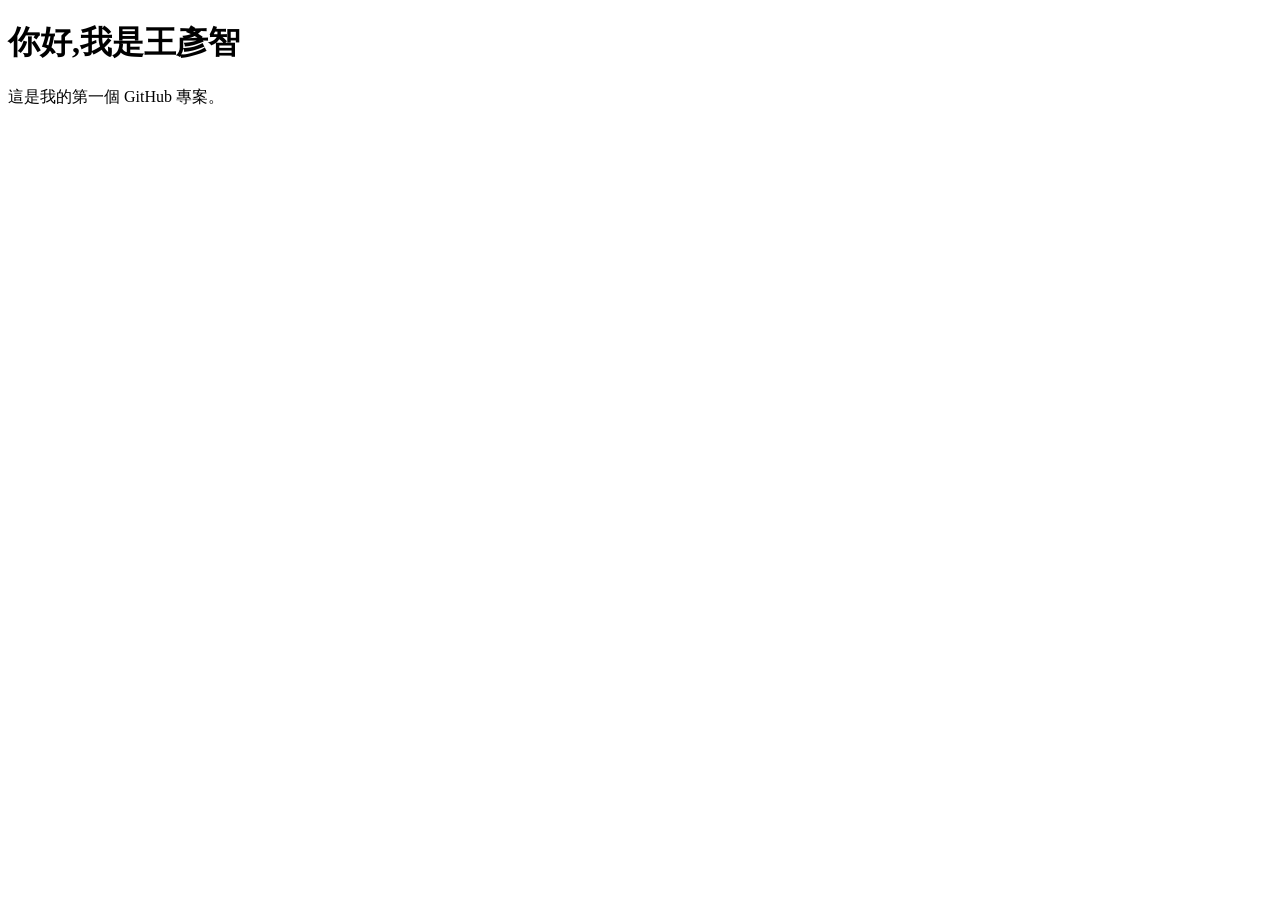
==== index.html @ c0b828c8 "1001" ====
<!doctype html>
<html lang="zh-Hant">
<head>
<meta charset="utf-8">
<meta name="viewport" content="width=device-width, initial-scale=1"> 
<title>我的第一個網站</title>
</head>
<body>
<h1>你好,我是王彥智</h1>
<p>這是我的第一個 GitHub 專案。</p>
</body>
</html>
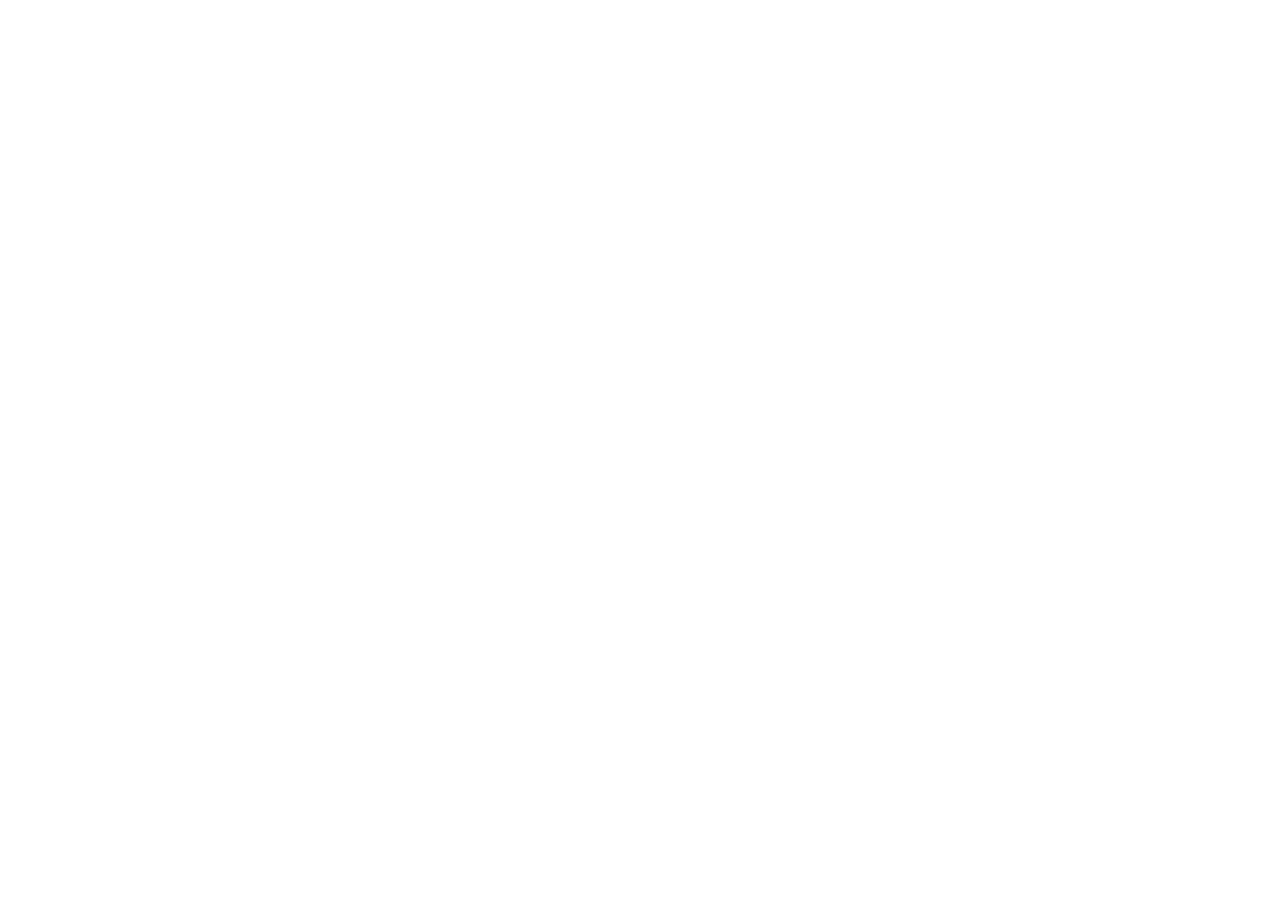
==== commit d3ed2ca1: "1015" ====
--- a/index.html
+++ b/index.html
@@ -1,12 +1,29 @@
-<!doctype html>
+<!DOCTYPE html>
 <html lang="zh-Hant">
 <head>
-<meta charset="utf-8">
-<meta name="viewport" content="width=device-width, initial-scale=1"> 
-<title>我的第一個網站</title>
+  <meta charset="UTF-8">
+  <meta name="viewport" content="width=device-width, initial-scale=1.0">
+  <title>空白頁面</title>
+  <style>
+    * {
+      box-sizing: border-box;
+    }
+
+    html, body {
+      margin: 0;
+      width: 100%;
+      height: 100%;
+      font-family: Arial, sans-serif;
+      background: #fff;
+    }
+
+    body {
+      display: flex;
+      align-items: center;
+      justify-content: center;
+    }
+  </style>
 </head>
 <body>
-<h1>你好,我是王彥智</h1>
-<p>這是我的第一個 GitHub 專案。</p>
 </body>
-</html>+</html>
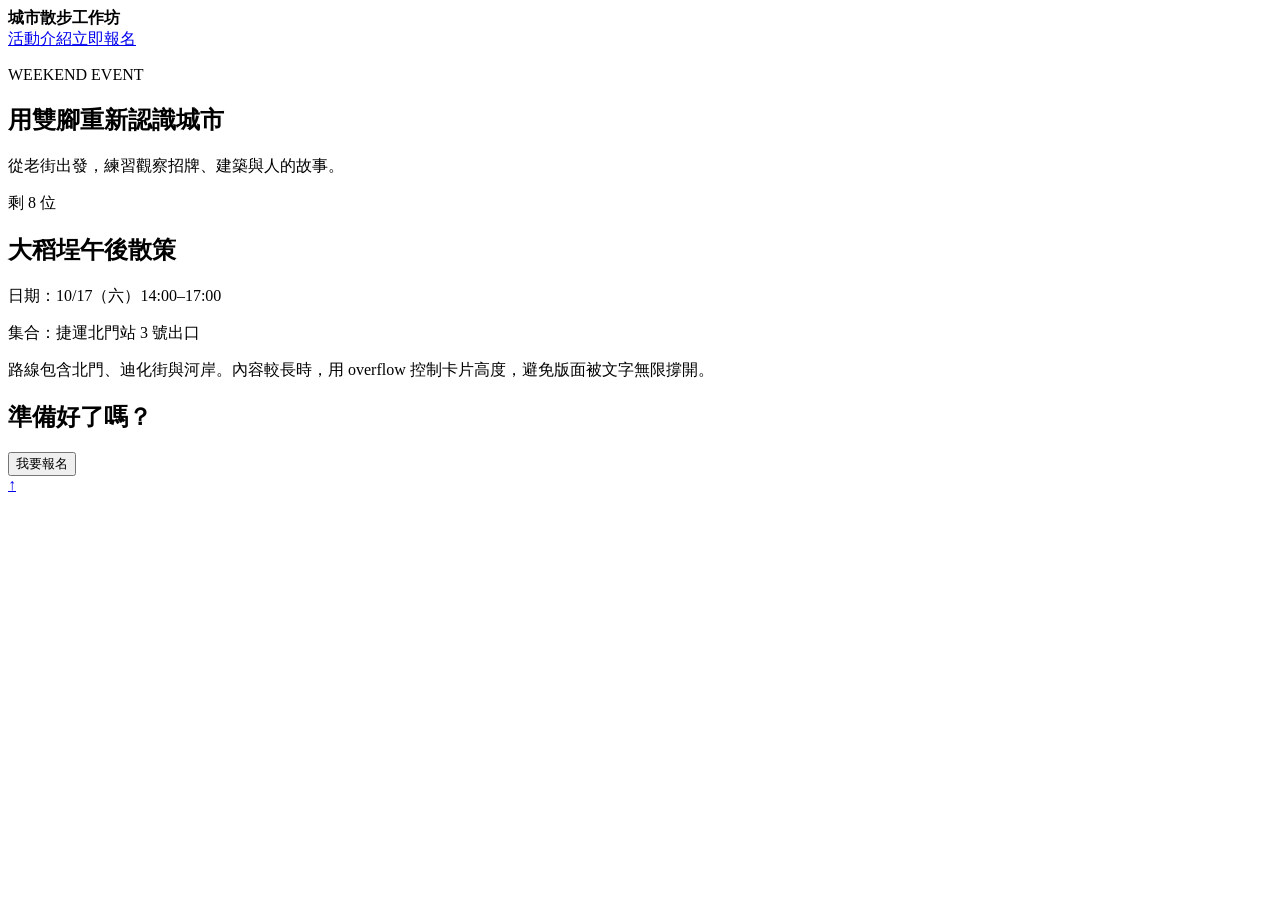
==== commit a6197b97: "1015" ====
--- a/index.html
+++ b/index.html
@@ -1,29 +1,31 @@
-<!DOCTYPE html>
+<!doctype html>
 <html lang="zh-Hant">
 <head>
-  <meta charset="UTF-8">
-  <meta name="viewport" content="width=device-width, initial-scale=1.0">
-  <title>空白頁面</title>
-  <style>
-    * {
-      box-sizing: border-box;
-    }
-
-    html, body {
-      margin: 0;
-      width: 100%;
-      height: 100%;
-      font-family: Arial, sans-serif;
-      background: #fff;
-    }
-
-    body {
-      display: flex;
-      align-items: center;
-      justify-content: center;
-    }
-  </style>
+  <meta charset="utf-8">
+  <meta name="viewport" content="width=device-width, initial-scale=1">
+  <title>城市散步工作坊</title>
+  <link rel="stylesheet" href="style.css">
 </head>
 <body>
+  <header class="site-header" id="top">
+    <strong>城市散步工作坊</strong>
+    <nav><a href="#intro">活動介紹</a><a href="#signup">立即報名</a></nav>
+  </header>
+  <main class="page">
+    <section class="hero" id="intro">
+      <p class="eyebrow">WEEKEND EVENT</p>
+      <h1>用雙腳重新認識城市</h1>
+      <p>從老街出發，練習觀察招牌、建築與人的故事。</p>
+    </section>
+    <section class="event-card">
+      <span class="badge">剩 8 位</span>
+      <h2>大稻埕午後散策</h2>
+      <p>日期：10/17（六）14:00–17:00</p>
+      <p>集合：捷運北門站 3 號出口</p>
+      <p class="description">路線包含北門、迪化街與河岸。內容較長時，用 overflow 控制卡片高度，避免版面被文字無限撐開。</p>
+    </section>
+    <section class="signup" id="signup"><h2>準備好了嗎？</h2><button>我要報名</button></section>
+  </main>
+  <a class="back-top" href="#top" aria-label="回到頁首">↑</a>
 </body>
-</html>
+</html>
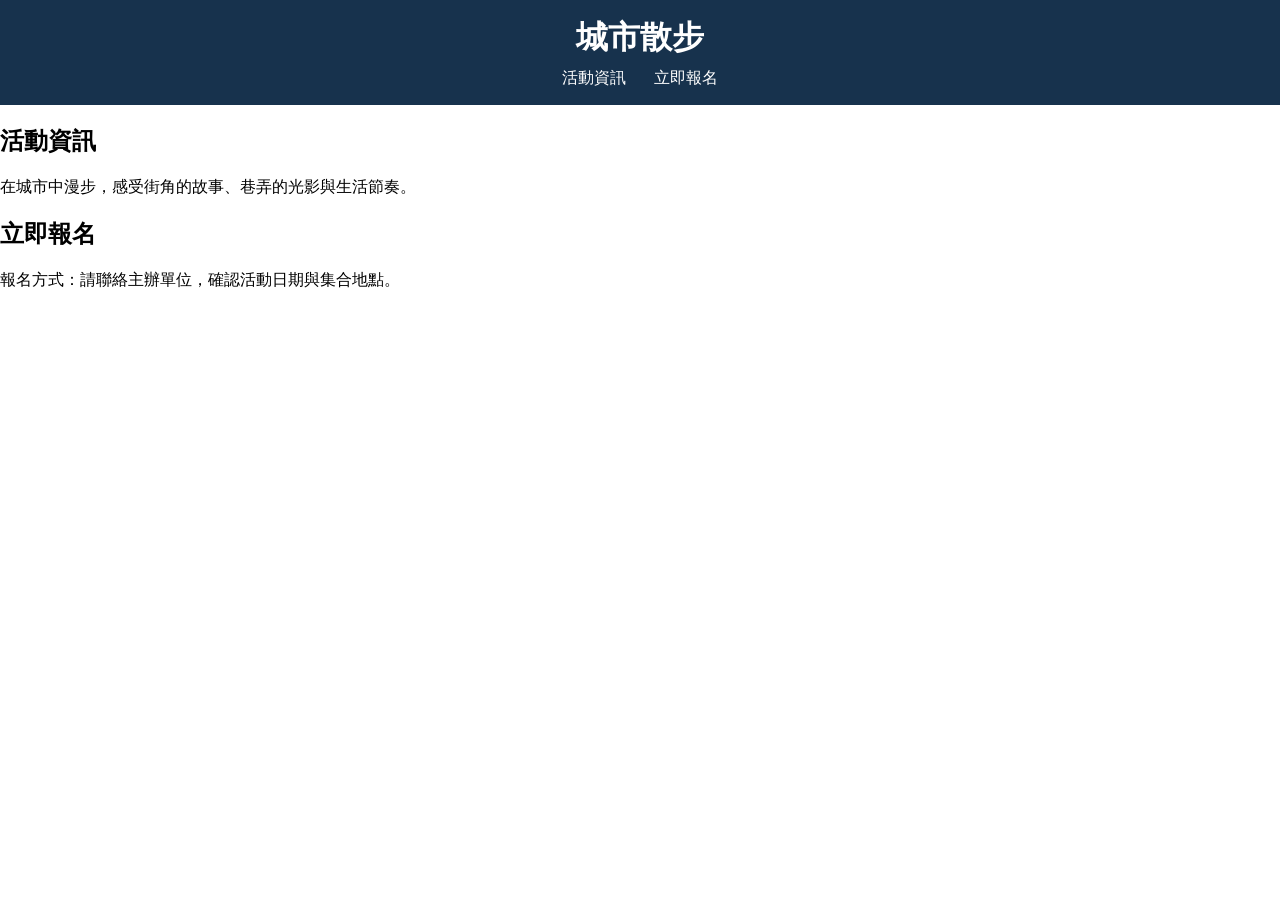
==== commit 231b7fc5: "Update homepage structure" ====
--- a/index.html
+++ b/index.html
@@ -1,31 +1,30 @@
-<!doctype html>
+<!DOCTYPE html>
 <html lang="zh-Hant">
 <head>
-  <meta charset="utf-8">
-  <meta name="viewport" content="width=device-width, initial-scale=1">
-  <title>城市散步工作坊</title>
+  <meta charset="UTF-8">
+  <meta name="viewport" content="width=device-width, initial-scale=1.0">
+  <title>城市散步</title>
   <link rel="stylesheet" href="style.css">
 </head>
 <body>
-  <header class="site-header" id="top">
-    <strong>城市散步工作坊</strong>
-    <nav><a href="#intro">活動介紹</a><a href="#signup">立即報名</a></nav>
+  <header class="site-header">
+    <h1>城市散步</h1>
+    <nav>
+      <a href="#event">活動資訊</a>
+      <a href="#signup">立即報名</a>
+    </nav>
   </header>
-  <main class="page">
-    <section class="hero" id="intro">
-      <p class="eyebrow">WEEKEND EVENT</p>
-      <h1>用雙腳重新認識城市</h1>
-      <p>從老街出發，練習觀察招牌、建築與人的故事。</p>
+
+  <main>
+    <section id="event">
+      <h2>活動資訊</h2>
+      <p>在城市中漫步，感受街角的故事、巷弄的光影與生活節奏。</p>
     </section>
-    <section class="event-card">
-      <span class="badge">剩 8 位</span>
-      <h2>大稻埕午後散策</h2>
-      <p>日期：10/17（六）14:00–17:00</p>
-      <p>集合：捷運北門站 3 號出口</p>
-      <p class="description">路線包含北門、迪化街與河岸。內容較長時，用 overflow 控制卡片高度，避免版面被文字無限撐開。</p>
+
+    <section id="signup">
+      <h2>立即報名</h2>
+      <p>報名方式：請聯絡主辦單位，確認活動日期與集合地點。</p>
     </section>
-    <section class="signup" id="signup"><h2>準備好了嗎？</h2><button>我要報名</button></section>
   </main>
-  <a class="back-top" href="#top" aria-label="回到頁首">↑</a>
 </body>
 </html>
--- a/style.css
+++ b/style.css
@@ -0,0 +1,23 @@
+* { box-sizing: border-box; }
+
+body {
+  margin: 0;
+  font-family: Arial, sans-serif;
+}
+
+.site-header {
+  position: sticky;
+  top: 0;
+  z-index: 10;
+  padding: 16px 8%;
+  text-align: center;
+  background: #17324d;
+  color: white;
+}
+
+.site-header h1 { margin: 0 0 8px; }
+.site-header a {
+  margin: 0 12px;
+  color: white;
+  text-decoration: none;
+}
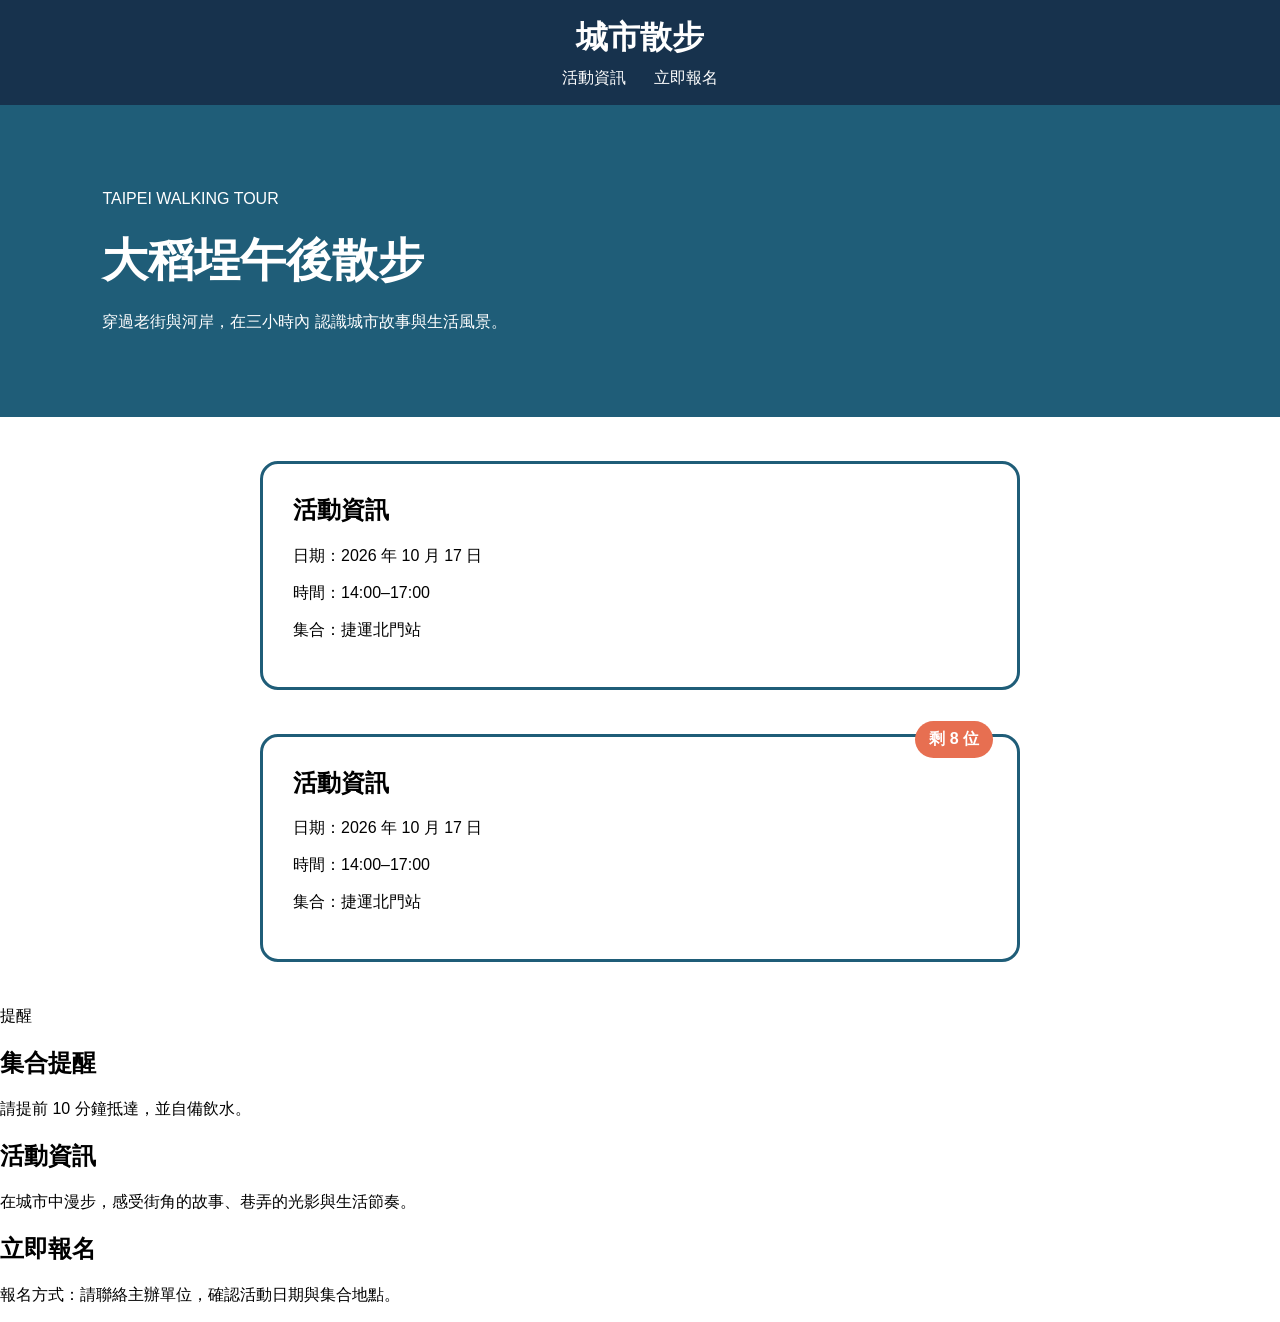
==== commit 28641253: "Fix HTML and CSS cleanup" ====
--- a/index.html
+++ b/index.html
@@ -15,6 +15,40 @@
     </nav>
   </header>
 
+  <section class="hero">
+  <p>TAIPEI WALKING TOUR</p>
+  <h2>大稻埕午後散步</h2>
+  <p>
+    穿過老街與河岸，在三小時內
+    認識城市故事與生活風景。
+  </p>
+</section>
+
+<section id="event" class="event-card">
+  <h2>活動資訊</h2>
+  <p>日期：2026 年 10 月 17 日</p>
+  <p>時間：14:00–17:00</p>
+  <p>集合：捷運北門站</p>
+</section>
+
+<section id="event"
+         class="event-card with-badge">
+
+  <span class="badge">剩 8 位</span>
+
+  <h2>活動資訊</h2>
+  <p>日期：2026 年 10 月 17 日</p>
+  <p>時間：14:00–17:00</p>
+  <p>集合：捷運北門站</p>
+</section>
+
+<aside class="notice-card">
+  <span class="notice-badge">提醒</span>
+  <h2>集合提醒</h2>
+  <p>請提前 10 分鐘抵達，並自備飲水。</p>
+</aside>
+
+
   <main>
     <section id="event">
       <h2>活動資訊</h2>
--- a/style.css
+++ b/style.css
@@ -20,4 +20,50 @@
   margin: 0 12px;
   color: white;
   text-decoration: none;
+}
+
+.hero {
+  min-height: 300px;
+  padding: 64px 8%;
+  background: #1f5d78;
+  color: white;
+}
+
+.hero h2 {
+  margin: 10px 0 16px;
+  font-size: 46px;
+}
+
+.hero p {
+  max-width: 620px;
+  line-height: 1.8;
+}
+
+.event-card {
+  width: 84%;
+  max-width: 760px;
+  margin: 44px auto;
+  padding: 30px;
+  border: 3px solid #1f5d78;
+  border-radius: 18px;
+  background: white;
+}
+
+.event-card h2 {
+  margin-top: 0;
+}
+
+.with-badge {
+  position: relative;
+}
+
+.badge {
+  position: absolute;
+  top: -16px;
+  right: 24px;
+  padding: 8px 14px;
+  border-radius: 999px;
+  background: #e76f51;
+  color: white;
+  font-weight: bold;
 }
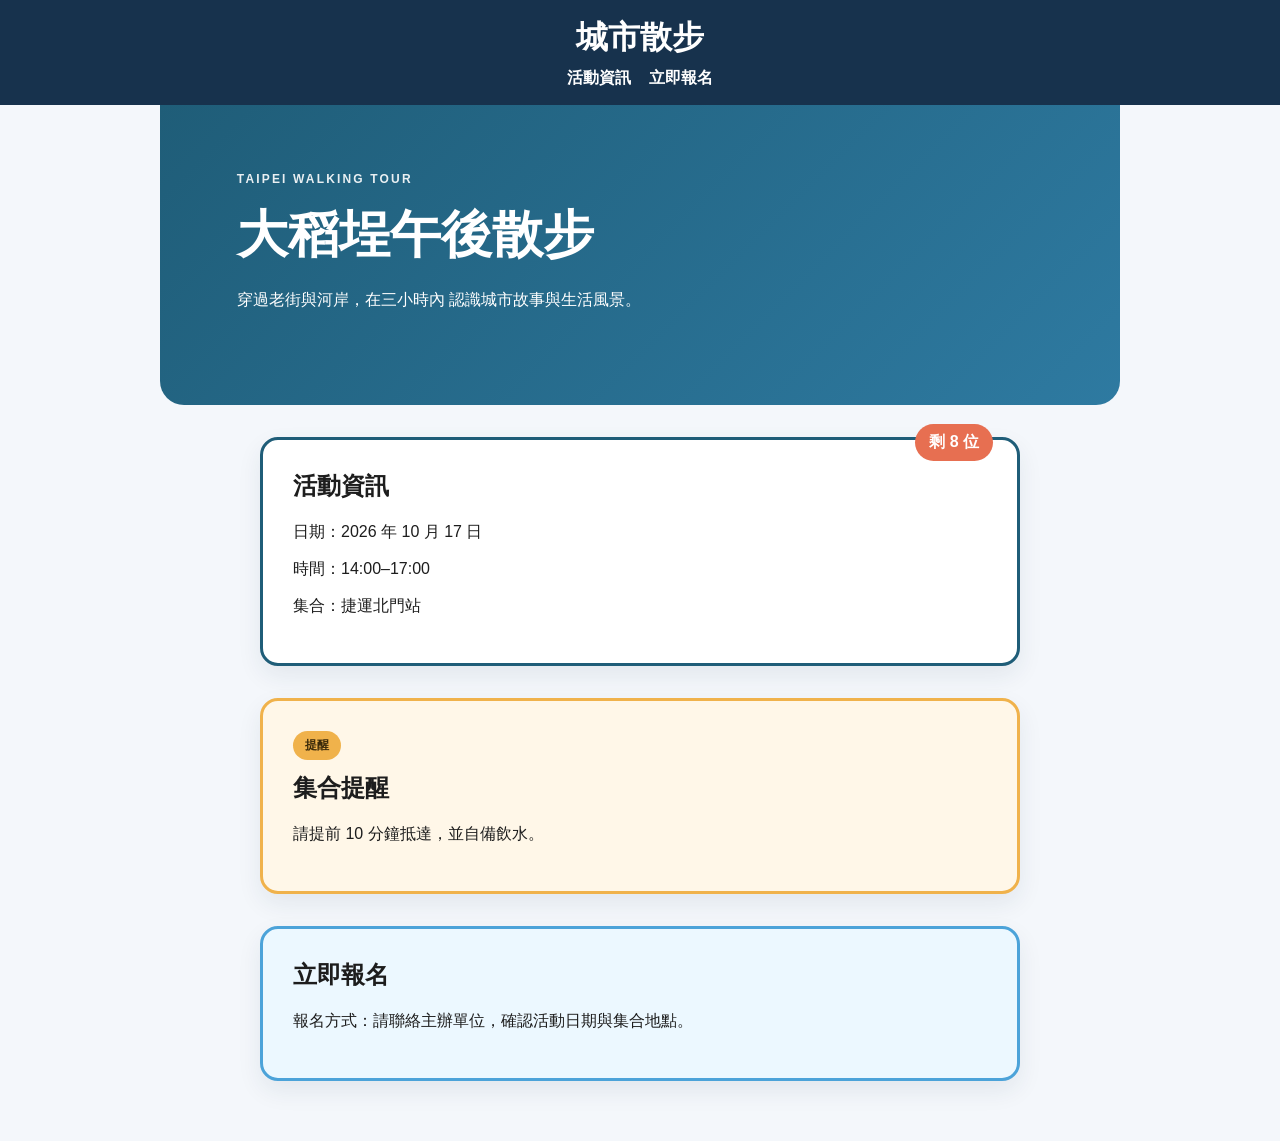
==== commit edd2c100: "Fix page layout and styling" ====
--- a/index.html
+++ b/index.html
@@ -15,47 +15,31 @@
     </nav>
   </header>
 
-  <section class="hero">
-  <p>TAIPEI WALKING TOUR</p>
-  <h2>大稻埕午後散步</h2>
-  <p>
-    穿過老街與河岸，在三小時內
-    認識城市故事與生活風景。
-  </p>
-</section>
-
-<section id="event" class="event-card">
-  <h2>活動資訊</h2>
-  <p>日期：2026 年 10 月 17 日</p>
-  <p>時間：14:00–17:00</p>
-  <p>集合：捷運北門站</p>
-</section>
-
-<section id="event"
-         class="event-card with-badge">
-
-  <span class="badge">剩 8 位</span>
-
-  <h2>活動資訊</h2>
-  <p>日期：2026 年 10 月 17 日</p>
-  <p>時間：14:00–17:00</p>
-  <p>集合：捷運北門站</p>
-</section>
-
-<aside class="notice-card">
-  <span class="notice-badge">提醒</span>
-  <h2>集合提醒</h2>
-  <p>請提前 10 分鐘抵達，並自備飲水。</p>
-</aside>
-
-
-  <main>
-    <section id="event">
-      <h2>活動資訊</h2>
-      <p>在城市中漫步，感受街角的故事、巷弄的光影與生活節奏。</p>
+  <main class="page">
+    <section class="hero">
+      <p class="eyebrow">TAIPEI WALKING TOUR</p>
+      <h2>大稻埕午後散步</h2>
+      <p>
+        穿過老街與河岸，在三小時內
+        認識城市故事與生活風景。
+      </p>
     </section>
 
-    <section id="signup">
+    <section id="event" class="event-card with-badge">
+      <span class="badge">剩 8 位</span>
+      <h2>活動資訊</h2>
+      <p>日期：2026 年 10 月 17 日</p>
+      <p>時間：14:00–17:00</p>
+      <p>集合：捷運北門站</p>
+    </section>
+
+    <aside class="notice-card">
+      <span class="notice-badge">提醒</span>
+      <h2>集合提醒</h2>
+      <p>請提前 10 分鐘抵達，並自備飲水。</p>
+    </aside>
+
+    <section id="signup" class="signup-card">
       <h2>立即報名</h2>
       <p>報名方式：請聯絡主辦單位，確認活動日期與集合地點。</p>
     </section>
--- a/style.css
+++ b/style.css
@@ -1,8 +1,12 @@
-* { box-sizing: border-box; }
+* {
+  box-sizing: border-box;
+}
 
 body {
   margin: 0;
   font-family: Arial, sans-serif;
+  background: #f4f7fb;
+  color: #1d1d1d;
 }
 
 .site-header {
@@ -15,41 +19,71 @@
   color: white;
 }
 
-.site-header h1 { margin: 0 0 8px; }
+.site-header h1 {
+  margin: 0 0 8px;
+}
+
+.site-header nav {
+  display: flex;
+  justify-content: center;
+  gap: 18px;
+}
+
 .site-header a {
-  margin: 0 12px;
   color: white;
   text-decoration: none;
+  font-weight: 600;
+}
+
+.page {
+  width: min(960px, calc(100% - 32px));
+  margin: 0 auto;
+  padding: 0 0 60px;
 }
 
 .hero {
   min-height: 300px;
   padding: 64px 8%;
-  background: #1f5d78;
+  background: linear-gradient(135deg, #1f5d78, #2e7aa1);
   color: white;
+  border-radius: 0 0 24px 24px;
+}
+
+.eyebrow {
+  margin: 0 0 12px;
+  letter-spacing: 0.18em;
+  font-size: 12px;
+  font-weight: bold;
+  opacity: 0.9;
 }
 
 .hero h2 {
   margin: 10px 0 16px;
-  font-size: 46px;
+  font-size: clamp(2rem, 5vw, 3.2rem);
 }
 
 .hero p {
   max-width: 620px;
   line-height: 1.8;
+  margin: 0;
 }
 
-.event-card {
+.event-card,
+.notice-card,
+.signup-card {
   width: 84%;
   max-width: 760px;
-  margin: 44px auto;
+  margin: 32px auto 0;
   padding: 30px;
-  border: 3px solid #1f5d78;
   border-radius: 18px;
   background: white;
+  border: 3px solid #1f5d78;
+  box-shadow: 0 10px 24px rgba(23, 50, 77, 0.08);
 }
 
-.event-card h2 {
+.event-card h2,
+.notice-card h2,
+.signup-card h2 {
   margin-top: 0;
 }
 
@@ -66,4 +100,48 @@
   background: #e76f51;
   color: white;
   font-weight: bold;
+}
+
+.notice-card {
+  position: relative;
+  background: #fff7e8;
+  border-color: #f0b24b;
+}
+
+.notice-badge {
+  display: inline-block;
+  margin-bottom: 12px;
+  padding: 6px 12px;
+  border-radius: 999px;
+  background: #f0b24b;
+  color: #3b2a0a;
+  font-weight: bold;
+  font-size: 12px;
+}
+
+.signup-card {
+  background: #ecf8ff;
+  border-color: #4ca3d9;
+}
+
+@media (max-width: 600px) {
+  .site-header {
+    padding: 16px 20px;
+  }
+
+  .site-header nav {
+    flex-direction: column;
+    gap: 8px;
+  }
+
+  .event-card,
+  .notice-card,
+  .signup-card {
+    width: 92%;
+    padding: 22px 18px;
+  }
+
+  .badge {
+    right: 16px;
+  }
 }
